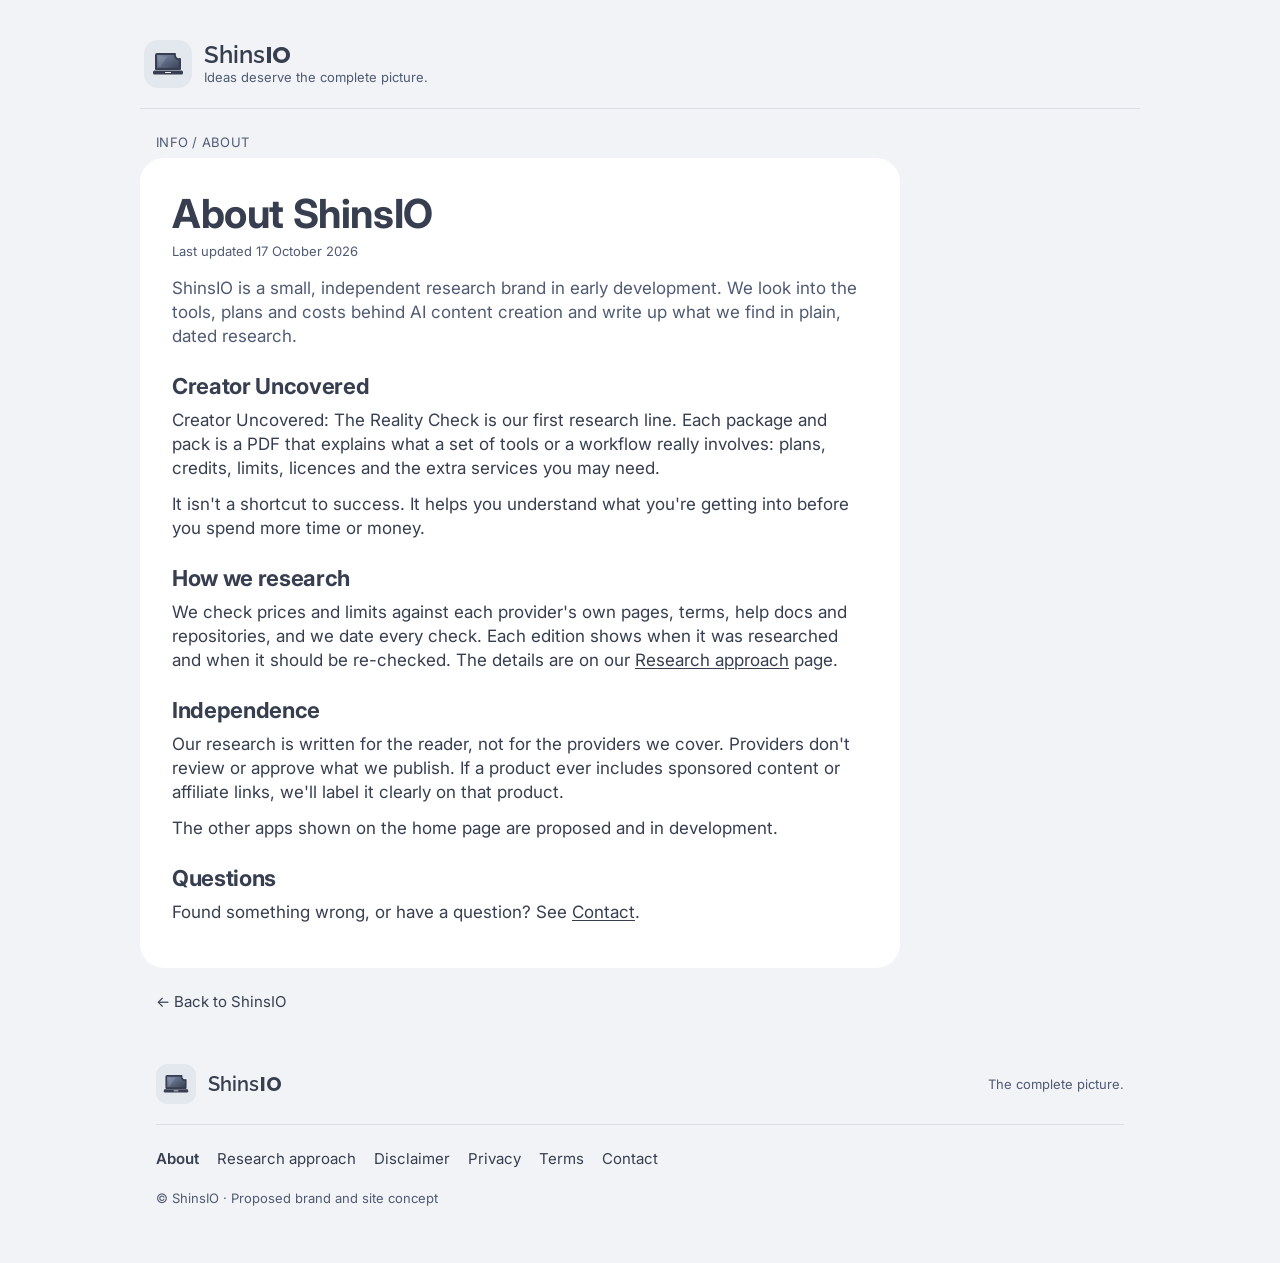
==== about.html @ d70ac98f "Add footer-only info pages (About, Research approach, Disclaimer, Privacy, Terms, Contact) - Six qui" ====
<!doctype html>
<html lang="en">
<head>
<meta charset="utf-8">
<meta name="viewport" content="width=device-width, initial-scale=1, viewport-fit=cover">
<title>About · ShinsIO</title>
<meta name="description" content="Who ShinsIO is, what Creator Uncovered: The Reality Check is, and how we research.">
<meta name="theme-color" content="#F1F3F6">
<link rel="preconnect" href="https://fonts.googleapis.com">
<link rel="preconnect" href="https://fonts.gstatic.com" crossorigin>
<link href="https://fonts.googleapis.com/css2?family=Inter:wght@400;500;600;700&family=Poppins:wght@700&family=Raleway:wght@600&display=swap" rel="stylesheet">
<link rel="stylesheet" href="styles.css?v=8">
<link rel="icon" href="data:image/svg+xml,%3Csvg xmlns='http://www.w3.org/2000/svg' viewBox='0 0 64 48'%3E%3Cdefs%3E%3ClinearGradient id='g' x1='0' y1='0' x2='1' y2='1'%3E%3Cstop offset='0' stop-color='%23A78BFA'/%3E%3Cstop offset='1' stop-color='%237C3AED'/%3E%3C/linearGradient%3E%3C/defs%3E%3Cpath d='M10 4h36a8 8 0 0 0 10 10v20H8V6a2 2 0 0 1 2-2z' fill='url(%23g)' stroke='%231F1F1F' stroke-width='4' stroke-linejoin='round'/%3E%3Crect x='2' y='37' width='60' height='8' rx='3' fill='%231F1F1F'/%3E%3Crect x='26' y='40' width='12' height='2' rx='1' fill='%23F7F6F3'/%3E%3C/svg%3E">
</head>
<body>
<svg width="0" height="0" style="position:absolute" aria-hidden="true">
  <defs>
    <linearGradient id="screenGrad" x1="0" y1="0" x2="1" y2="1">
      <stop offset="0" stop-color="#8090B0"/><stop offset="1" stop-color="#373E4F"/>
    </linearGradient>
    <symbol id="logo-laptop" viewBox="0 0 64 48">
      <!-- screen with concave bite at upper-right -->
      <path d="M10 4h36a8 8 0 0 0 10 10v20H8V6a2 2 0 0 1 2-2z" fill="url(#screenGrad)" stroke="#373E4F" stroke-width="4" stroke-linejoin="round"/>
      <path d="M13 9l18 0-14 20h-4z" fill="#fff" opacity=".12"/>
      <rect x="2" y="37" width="60" height="8" rx="3" fill="#373E4F"/>
      <rect x="26" y="40" width="12" height="2" rx="1" fill="#F1F3F6"/>
    </symbol>
  </defs>
</svg>

<div class="page">
  <header class="site-header">
    <a class="brand" href="index.html" aria-label="ShinsIO home">
      <span class="brand-tile"><svg class="laptop" viewBox="0 0 64 48" aria-hidden="true"><use href="#logo-laptop"/></svg></span>
      <span class="brand-text">
        <span class="wordmark"><span class="wm-shins">Shins</span><span class="wm-io">IO</span></span>
        <span class="tagline">Ideas deserve the complete picture.</span>
      </span>
    </a>
  </header>

  <main id="top">
    <section class="section" aria-labelledby="doc-h">
      <p class="eyebrow">Info / About</p>
      <article class="card doc">
        <h1 id="doc-h">About ShinsIO</h1>
        <p class="fine">Last updated 17 October 2026</p>
        <p class="lede">ShinsIO is a small, independent research brand in early development. We look into the tools, plans and costs behind AI content creation and write up what we find in plain, dated research.</p>
        <h2>Creator Uncovered</h2>
        <p>Creator Uncovered: The Reality Check is our first research line. Each package and pack is a PDF that explains what a set of tools or a workflow really involves: plans, credits, limits, licences and the extra services you may need.</p>
        <p>It isn't a shortcut to success. It helps you understand what you're getting into before you spend more time or money.</p>
        <h2>How we research</h2>
        <p>We check prices and limits against each provider's own pages, terms, help docs and repositories, and we date every check. Each edition shows when it was researched and when it should be re-checked. The details are on our <a href="research.html">Research approach</a> page.</p>
        <h2>Independence</h2>
        <p>Our research is written for the reader, not for the providers we cover. Providers don't review or approve what we publish. If a product ever includes sponsored content or affiliate links, we'll label it clearly on that product.</p>
        <p>The other apps shown on the home page are proposed and in development.</p>
        <h2>Questions</h2>
        <p>Found something wrong, or have a question? See <a href="contact.html">Contact</a>.</p>
      </article>
      <p class="doc-back"><a href="index.html">← Back to ShinsIO</a></p>
    </section>
  </main>

  <footer class="site-footer" id="footer">
    <div class="foot-top">
      <span class="brand small"><span class="brand-tile"><svg class="laptop" viewBox="0 0 64 48" aria-hidden="true"><use href="#logo-laptop"/></svg></span>
        <span class="wordmark"><span class="wm-shins">Shins</span><span class="wm-io">IO</span></span></span>
      <span class="foot-tag">The complete picture.</span>
    </div>
    <nav class="foot-links" aria-label="Footer">
      <a href="about.html" aria-current="page">About</a><a href="research.html">Research approach</a><a href="disclaimer.html">Disclaimer</a><a href="privacy.html">Privacy</a><a href="terms.html">Terms</a><a href="contact.html">Contact</a>
    </nav>
    <p class="copy">© ShinsIO · Proposed brand and site concept</p>
  </footer>
</div>
</body>
</html>
---- styles.css ----
/* ShinsIO design tokens — see DESIGN.md */
:root{
  /* Colour — palette D "Blue-Grey + Violet-Grey" (legacy token names kept; values per DESIGN.md) */
  --offwhite:#F1F3F6; --charcoal:#373E4F; --purple:#535E7A; --purple-dk:#373E4F;
  --white:#FFFFFF; --slate:#505A72; --line:#D9DEE7; --hairline:#D9DEE7;
  --text-2:#505A72; --text-3:#505A72; --chev:#AEB5C4; --control:#AEB5C4; --chip:#E3E7EE; --pill:#E0DDEA; --placeholder:#DCE1EA;
  --lav:#E3E7EE; --lav-2:#E3E7EE; --blue:#DDD9E6; --blue-dk:#373E4F; --green:#E8ECF2; --green-dk:#373E4F;
  --mist:#ECEEF2; --peach:#E7E4EE; --rose:#F2EBED;
  --media:rgba(255,255,255,.55); --media-plain:var(--placeholder);
  /* Type scale (iOS-inspired steps) */
  --font:'Inter',system-ui,-apple-system,'Segoe UI',Roboto,sans-serif;
  --t-large:700 34px/41px var(--font);
  --t-large-d:700 40px/48px var(--font);
  --t-title1:700 28px/34px var(--font);
  --t-title1-d:700 32px/38px var(--font);
  --t-title2:700 22px/28px var(--font);
  --t-title3:600 20px/25px var(--font);
  --t-head:600 17px/22px var(--font);
  --t-body:400 17px/24px var(--font);
  --t-sub:400 15px/20px var(--font);
  --t-foot:400 13px/18px var(--font);
  --t-cap:600 12px/16px var(--font);
  /* Spacing */
  --s-1:4px; --s-2:8px; --s-3:12px; --s-4:16px; --s-5:20px; --s-6:24px; --s-8:32px;
  --gutter:16px; --group-gap:35px; --eyebrow-gap:7px; --card-pad:20px;
  /* Radii */
  --r-card:24px; --r-group:20px; --r-inner:12px; --r-icon:7px; --r-pill:999px;
  /* Touch */
  --touch:44px; --btn-h:50px;
}
*{box-sizing:border-box}
html{scroll-behavior:smooth}
body{margin:0;background:var(--offwhite);color:var(--charcoal);font:var(--t-body);-webkit-font-smoothing:antialiased}
h1,h2,h3{margin:0;letter-spacing:-.015em}
p{margin:0 0 var(--s-3)}
a{color:inherit}
.sr-only{position:absolute;width:1px;height:1px;overflow:hidden;clip:rect(0 0 0 0);white-space:nowrap}
.ico{width:22px;height:22px;flex:none;fill:none;stroke:currentColor;stroke-width:1.8;stroke-linecap:round;stroke-linejoin:round}

.page{max-width:560px;margin:0 auto;padding:12px var(--gutter) 40px}

/* Header */
.site-header{position:relative;display:flex;align-items:center;justify-content:space-between;gap:12px;padding:14px 4px 16px;border-bottom:1px solid var(--line);margin-bottom:8px}
.brand{display:flex;align-items:center;gap:12px;text-decoration:none}
.brand-tile{width:48px;height:48px;border-radius:14px;background:var(--lav);display:grid;place-items:center;flex:none}
.laptop{width:32px;height:24px}
.brand-text{display:flex;flex-direction:column}
.wordmark{font-size:24px;line-height:1.1;color:var(--charcoal)}
.wm-shins{font-family:'Raleway',sans-serif;font-weight:600}
.wm-io{font-family:'Poppins',sans-serif;font-weight:700;margin-left:.5px;font-size:.96em}
.tagline{font:var(--t-foot);color:var(--text-2)}
.btn:focus-visible,.chip:focus-visible,a:focus-visible{outline:3px solid var(--purple);outline-offset:2px}
/* Tutorials nav — frozen; do not restyle (see DESIGN.md) */
.tab-nav{display:grid;grid-template-columns:repeat(4,1fr);background:transparent;border:0;box-shadow:none;margin:0 0 8px}
.tab{display:flex;align-items:center;justify-content:center;min-height:44px;font-size:15px;font-weight:500;color:var(--charcoal)}
.tab+.tab{border-left:1px solid rgba(55,62,79,.10)}

/* Section = plain group: label + one surface */
.section{background:none;border:0;padding:0;margin-top:var(--group-gap)}
main > .section:first-child{margin-top:24px}
.eyebrow{font:var(--t-foot);text-transform:uppercase;letter-spacing:.02em;color:var(--text-3);margin:0 var(--s-4) var(--eyebrow-gap)}
.card{border-radius:var(--r-card);padding:var(--card-pad)}
.card.plain{padding:0 4px}
.tint-lavender{background:var(--lav)}
.tint-blue{background:var(--blue)}
.tint-green{background:var(--green);color:var(--green-dk)}
.tint-mist{background:var(--mist)}
h1{font:var(--t-large);letter-spacing:-.01em;margin-bottom:var(--s-3)}
h2{font:var(--t-title1);margin-bottom:var(--s-3)}
.card p{font:var(--t-body);color:var(--charcoal)}
.tint-green p{color:var(--charcoal)}
.card .kicker{font:var(--t-foot);font-weight:600;text-transform:uppercase;letter-spacing:.03em;color:var(--purple-dk);margin-bottom:var(--s-3)}
.card .muted{font:var(--t-sub);color:var(--text-2)}
hr{border:0;height:1px;background:var(--hairline);transform:scaleY(.5);margin:var(--s-4) 0}

/* Pill button (single primary shape) */
.btn{display:flex;justify-content:center;align-items:center;width:100%;min-height:var(--btn-h);padding:0 var(--s-6);border:0;border-radius:var(--r-pill);font:600 17px/22px var(--font);text-decoration:none;cursor:pointer;transition:transform .1s,filter .2s}
.btn:active{transform:scale(.985)}
.btn:hover{filter:brightness(1.08)}
.btn-purple{background:var(--purple-dk);color:#fff;margin-top:var(--s-2)}
.btn-dark{background:var(--charcoal);color:#fff;margin-top:var(--s-4)}

/* 02 tiles, note, badge */
.tiles{display:grid;grid-template-columns:1fr 1fr;gap:10px;margin-top:var(--s-1)}
.tile{background:var(--white);border-radius:var(--r-inner);padding:14px}
.tile .ico{color:var(--blue-dk);width:20px;height:20px;margin-bottom:6px}
.tile h3{font:var(--t-head);margin-bottom:var(--s-1)}
.card .tile p{font:var(--t-sub);margin:0}
.note{display:flex;gap:10px}
.note .ico{color:var(--blue-dk);margin-top:2px}
.note h3{font:var(--t-title3);margin-bottom:var(--s-2)}
.card .note p{font:var(--t-sub)}
.card .badge{display:inline-flex;align-items:center;text-transform:none;font:600 13px/18px var(--font);padding:6px 12px;border-radius:var(--r-pill);background:var(--pill);color:var(--charcoal);margin:var(--s-1) 0 0}

/* 03 feature list + trust */
.feature-list{list-style:none;padding:0;margin:var(--s-2) 0 var(--s-3)}
.feature-list li{display:flex;gap:14px;margin-bottom:var(--s-3)}
.feature-list .ico{margin-top:0}
.feature-list h3{font:var(--t-head);margin-bottom:2px}
.card .feature-list p{font:var(--t-sub);margin:0}
.card .trust{background:rgba(255,255,255,.55);border-radius:var(--r-inner);padding:14px 16px;margin:0;font-weight:500}

/* 04 package selection cards */
fieldset{border:0;margin:0;padding:0}
.packages{display:grid;gap:var(--s-3);margin-top:var(--s-1)}
.pkg{position:relative;display:block;cursor:pointer}
.pkg input{position:absolute;opacity:0;inset:0;cursor:pointer}
.pkg-body{display:flex;flex-direction:column;background:var(--white);border:0;border-radius:var(--r-group);padding:18px 16px;transition:box-shadow .2s}
.pkg input:checked + .pkg-body{box-shadow:inset 0 0 0 2px var(--purple-dk)}
.pkg input:focus-visible + .pkg-body{outline:3px solid var(--purple);outline-offset:2px}
.radio{width:18px;height:18px;border-radius:50%;border:2px solid var(--control);flex:none;display:grid;place-items:center}
.pkg input:checked + .pkg-body .radio{border-color:var(--purple-dk)}
.pkg input:checked + .pkg-body .radio::after{content:"";width:8px;height:8px;border-radius:50%;background:var(--purple-dk)}
.pkg-title{display:block;font:var(--t-title2)}
.pkg-aud{display:block;font:var(--t-sub);font-weight:500;color:var(--text-2);margin-top:var(--s-1)}
.pkg-desc{display:block;font:var(--t-sub);color:var(--charcoal);margin:var(--s-2) 0}
.pkg-foot{display:flex;align-items:center;gap:10px;margin-top:auto;padding-top:var(--s-3);border-top:1px solid var(--line);font:var(--t-foot);color:var(--text-2)}
.pkg-code{flex:1}
.price{font:var(--t-sub);font-weight:500;color:var(--text-2)}
.depth{display:flex;align-items:center;gap:6px;font:var(--t-foot);color:var(--text-2)}
.pkg .depth{margin-bottom:var(--s-3)}
.depth i{width:10px;height:10px;border-radius:50%;background:var(--placeholder)}
.depth i.on{background:var(--purple-dk)}
.depth i:last-of-type{margin-right:6px}
.h-sub{font:var(--t-title2);margin-bottom:var(--s-2)}

/* Grouped list: research packs */
.packs{background:var(--white);border-radius:var(--r-group);overflow:hidden;margin-top:var(--s-1)}
.pack{display:grid;grid-template-columns:24px 1fr auto;column-gap:15px;align-items:start;padding:14px 16px;cursor:pointer;position:relative}
.pack+.pack::before{content:"";position:absolute;top:0;left:55px;right:0;height:1px;background:var(--hairline);transform:scaleY(.5)}
.pack input{position:absolute;opacity:0;width:1px;height:1px}
.check{width:24px;height:24px;border-radius:50%;border:1.5px solid var(--control);grid-row:1;display:grid;place-items:center;transition:.15s}
.pack input:checked + .check{background:var(--charcoal);border-color:var(--charcoal)}
.pack input:checked + .check::after{content:"";width:6px;height:11px;border:solid #fff;border-width:0 2px 2px 0;transform:translateY(-1px) rotate(45deg)}
.pack input:focus-visible + .check{outline:3px solid var(--purple);outline-offset:2px}
.pack-text{display:contents}
.pack-title{display:block;font:var(--t-head);grid-column:2;grid-row:1;align-self:center}
.pack-desc{display:block;font:var(--t-sub);color:var(--text-2);grid-column:2;grid-row:2;margin-top:2px}
.pack-price{font:var(--t-sub);color:var(--text-2);grid-column:3;grid-row:1/3;align-self:center}

/* Summary group */
.summary{background:var(--lav);border-radius:var(--r-group);padding:18px 16px;margin-top:var(--s-6)}
.summary .row{display:flex;justify-content:space-between;align-items:baseline;font:var(--t-body);margin-bottom:var(--s-2)}
.summary hr{margin:var(--s-3) 0}
.summary .total span{font:var(--t-title2)}
.summary .total strong{font:var(--t-title1);color:var(--purple-dk)}
.card .fine{font:var(--t-foot);color:var(--text-2);margin:6px 0 0}
.center{text-align:center}
.card .flash{color:var(--purple-dk);font-weight:600}

/* 05 chips + app card */
.chips{display:flex;flex-wrap:wrap;gap:var(--s-2);margin:var(--s-1) 0 var(--s-4)}
.chip{border:0;background:var(--chip);color:var(--charcoal);border-radius:var(--r-pill);padding:0 var(--s-4);font:500 15px/20px var(--font);cursor:pointer;min-height:var(--touch)}
.chip[aria-selected="true"]{background:var(--lav-2);color:var(--purple-dk)}
.app-card{background:var(--lav-2);border-radius:var(--r-group);padding:18px 16px;transition:background .25s}
.app-card[data-hue="blue"]{background:var(--blue)}.app-card[data-hue="green"]{background:var(--green)}
.app-card[data-hue="peach"]{background:var(--peach)}.app-card[data-hue="rose"]{background:var(--rose)}
.app-card h3{font:var(--t-title2);margin-bottom:var(--s-1)}
.card .app-tag{color:var(--purple-dk);font-weight:600;margin-bottom:var(--s-1)}
.card .app-card p{font:var(--t-sub);margin-bottom:var(--s-3)}
.status{display:inline-flex;align-items:center;min-height:24px;font:var(--t-cap);background:rgba(255,255,255,.7);border-radius:var(--r-pill);padding:0 10px;color:var(--text-2)}

/* 06 grouped link list (settings-row anatomy) */
.link-list{list-style:none;padding:0;margin:var(--s-2) 0 0;background:var(--white);border:0;border-radius:var(--r-group);overflow:hidden}
.link-list a{display:flex;align-items:center;gap:15px;min-height:60px;padding:12px 16px;position:relative;text-decoration:none}
.link-list li+li a::before{content:"";position:absolute;top:0;left:60px;right:0;height:1px;background:var(--hairline);transform:scaleY(.5)}
.row-tile{width:29px;height:29px;border-radius:var(--r-icon);background:var(--lav);color:var(--purple-dk);display:grid;place-items:center;flex:none}
.row-tile .ico{width:18px;height:18px}
.row-text{flex:1;min-width:0}
.link-list strong{display:block;font:var(--t-head)}
.link-list small{display:block;font:var(--t-sub);color:var(--text-2)}
.chev{flex:none;width:8px;height:13px;color:var(--chev)}

/* Footer */
.site-footer{padding:40px var(--s-4) 0}
.foot-top{display:flex;justify-content:space-between;align-items:center;padding-bottom:var(--s-5);border-bottom:1px solid var(--line)}
.brand.small .brand-tile{width:40px;height:40px;border-radius:12px}
.brand.small .laptop{width:26px;height:20px}
.brand.small .wordmark{font-size:20px}
.foot-tag{font:var(--t-foot);color:var(--text-2)}
.foot-links{display:flex;flex-wrap:wrap;gap:0 18px;padding:var(--s-3) 0 var(--s-2)}
.foot-links a{display:inline-flex;align-items:center;min-height:var(--touch);text-decoration:none;font:var(--t-sub)}
.copy{font:var(--t-foot);color:var(--text-2);margin:0}

/* Secondary info pages (footer-linked): one white surface, reading width — see DESIGN.md */
.doc{background:var(--white);max-width:760px}
.doc h1{margin-bottom:var(--s-1)}
.doc h2{font:var(--t-title2);margin:var(--s-6) 0 var(--s-2)}
.card.doc .fine{margin:0 0 var(--s-4)}
.card.doc .lede{color:var(--text-2)}
.doc ul{margin:0 0 var(--s-3);padding-left:var(--s-5)}
.doc li{margin-bottom:var(--s-2)}
.doc a{text-underline-offset:2px}
.doc .tbc{background:var(--lav);border-radius:var(--r-inner);padding:14px 16px;margin:0 0 var(--s-3)}
.card.doc .tbc p{margin:var(--s-1) 0 0}
.card.doc .tbc p:first-child{margin-top:0}
.labels{margin:0 0 var(--s-3)}
.labels div{position:relative;padding:var(--s-3) 0}
.labels div+div::before{content:"";position:absolute;top:0;left:0;right:0;height:1px;background:var(--hairline);transform:scaleY(.5)}
.labels dt{font:var(--t-head)}
.labels dd{margin:2px 0 0;font:var(--t-sub);color:var(--text-2)}
.doc-back{margin:var(--s-3) var(--s-4) 0}
.doc-back a{display:inline-flex;align-items:center;min-height:var(--touch);font:var(--t-sub);text-decoration:none}
.foot-links a[aria-current="page"]{font-weight:600}

/* Image placeholders: hidden below 960px */
.media{display:none}
.media-glyph{width:28px;height:28px;fill:none;stroke:currentColor;stroke-width:1.5;stroke-linecap:round;stroke-linejoin:round;opacity:.35}

/* Tablet ≥760 */
@media (min-width:760px){
  .page{max-width:860px;padding:20px 32px 56px}
  .site-header{padding:20px 4px}
  :root{--card-pad:32px}
  h1{font:var(--t-large-d)}
  h2{font:var(--t-title1-d)}
  #hook .btn{width:auto;display:inline-flex;padding:0 36px}
  .tiles{grid-template-columns:repeat(4,1fr)}
  .packages{grid-template-columns:1fr 1fr}
  .pkg-body{height:100%}
  .packs{display:grid;grid-template-columns:1fr 1fr}
  .packs .pack:nth-child(3)::before{display:none}  /* legend is child 1; first row in col 2 */
  #research .btn-dark{max-width:360px;margin-left:auto;margin-right:auto}
}

/* Desktop ≥960: two-column cards with placeholders, page cap 1000 */
@media (min-width:960px){
  .page{max-width:1064px}
  .media{display:grid;place-items:center;border-radius:var(--r-inner);background:var(--media);color:var(--charcoal);width:100%}
  .media-1x1{aspect-ratio:1/1}.media-4x3{aspect-ratio:4/3}.media-16x9{aspect-ratio:16/9}
  .card.plain .media{background:var(--media-plain)}
  .card.has-media{display:grid;grid-template-columns:1fr 1fr;column-gap:var(--s-8);align-items:center}
  .card.has-media > .card-text{grid-column:1;grid-row:1}
  .card.has-media > .media{grid-column:2;grid-row:1}
  .card.has-media.flip > .card-text{grid-column:2}
  .card.has-media.flip > .media{grid-column:1}
  .card.has-media > .card-full{grid-column:1/-1;grid-row:2}
  .card-text > :last-child{margin-bottom:0}
  /* Approved illustrations (desktop only; .media stays hidden below 960) */
  .media:has(> .media-img){overflow:hidden}
  .media-img{display:block;width:100%;height:100%;object-fit:cover;object-position:center}
  #reality .tiles{grid-template-columns:1fr 1fr}
  #solution .card-full{margin-top:var(--s-3)}
  #supporting .card.has-media{column-gap:var(--s-8)}
  #supporting .card-full{margin-top:var(--s-6)}
  #supporting .media{max-width:420px;justify-self:end}
  /* 05: placeholder takes the app hue, phone crop inside */
  #family .media{position:relative;transition:background .25s;background:var(--lav-2)}
  #family:has(.app-card[data-hue="blue"]) .media{background:var(--blue)}
  #family:has(.app-card[data-hue="green"]) .media{background:var(--green)}
  #family:has(.app-card[data-hue="peach"]) .media{background:var(--peach)}
  #family:has(.app-card[data-hue="rose"]) .media{background:var(--rose)}
  .media-phone{position:absolute;height:78%;aspect-ratio:9/16;border-radius:var(--r-card);background:rgba(255,255,255,.55)}
  #family .media-glyph{position:relative;z-index:1}
  .media-phone:has(> .media-img){overflow:hidden;height:92%}
  /* 04: thumbnails + sticky summary column */
  .research-grid{display:grid;grid-template-columns:1.4fr 1fr;column-gap:var(--s-8);align-items:start}
  .research-aside{position:sticky;top:var(--s-6)}
  .research-aside .summary{margin-top:0}
  #research .btn-dark{max-width:none}
  .packs{grid-template-columns:1fr}  /* narrow main column: one column reads better */
  .packs .pack:nth-child(3)::before{display:block}
  .media-thumb{margin-bottom:var(--s-3);background:var(--lav)}
  .pkg .media-thumb .media-glyph{width:22px;height:22px}
}
@media (prefers-reduced-motion:reduce){*{transition:none!important;scroll-behavior:auto!important}}
@supports (corner-shape:squircle){.card,.link-list,.packs,.summary{corner-shape:squircle}}
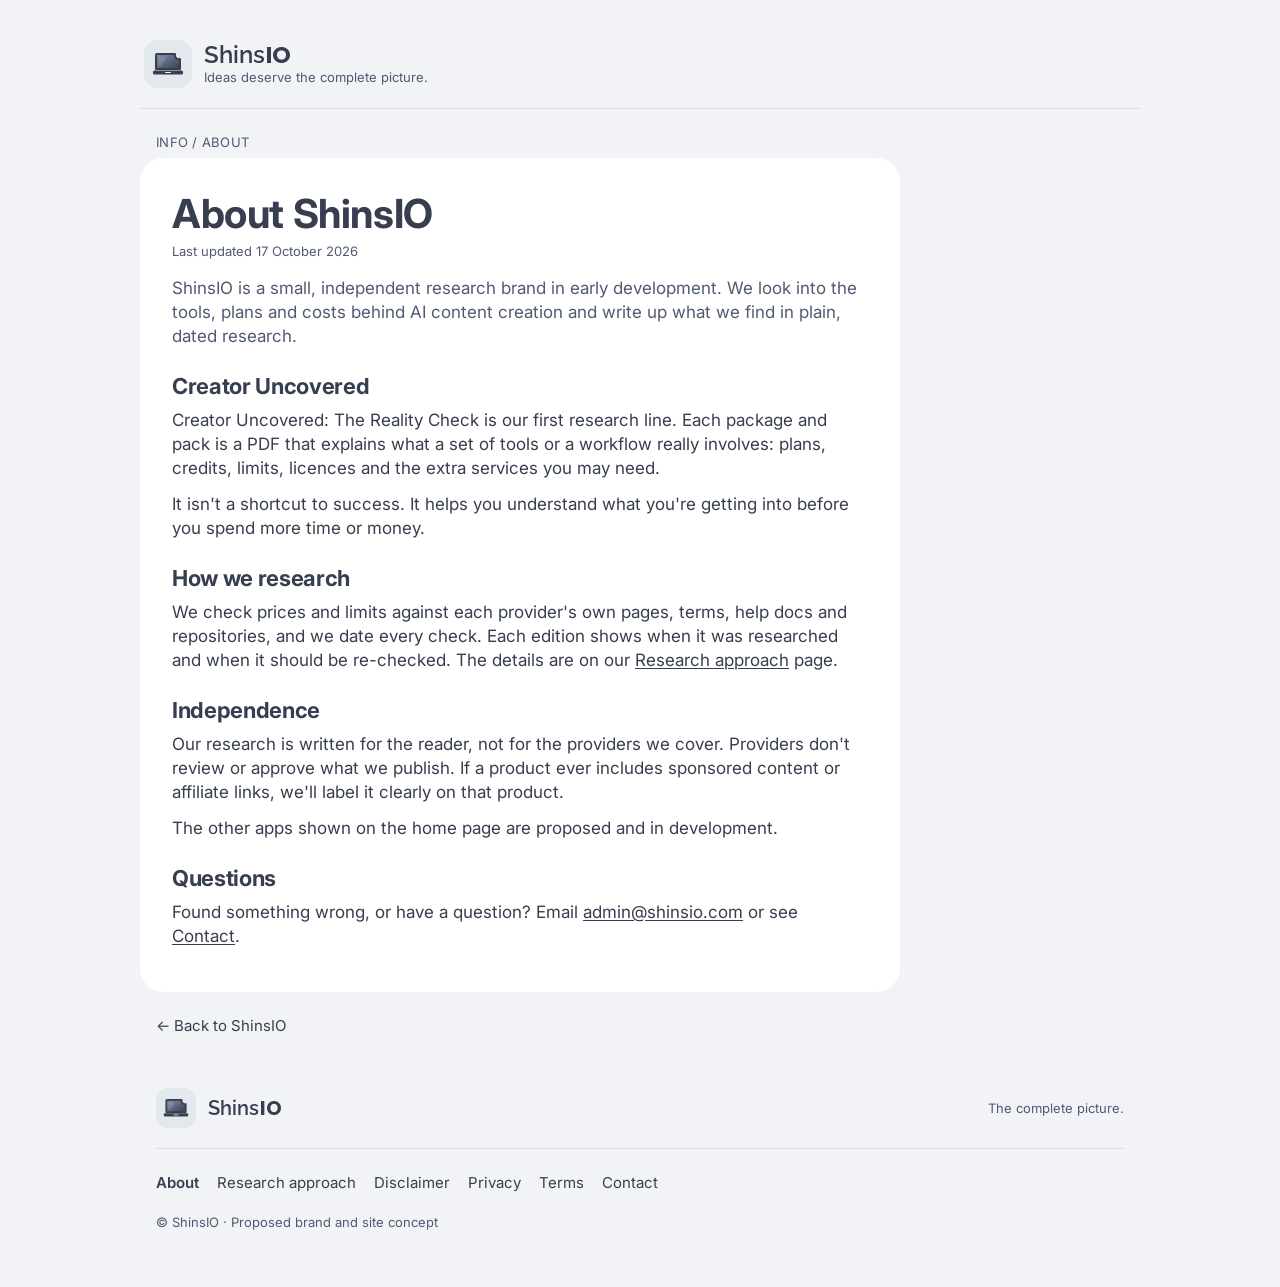
==== commit 7df10717: "Use confirmed contact address admin@shinsio.com (mailto links); remove contact placeholders; drop un" ====
--- a/about.html
+++ b/about.html
@@ -9,7 +9,7 @@
 <link rel="preconnect" href="https://fonts.googleapis.com">
 <link rel="preconnect" href="https://fonts.gstatic.com" crossorigin>
 <link href="https://fonts.googleapis.com/css2?family=Inter:wght@400;500;600;700&family=Poppins:wght@700&family=Raleway:wght@600&display=swap" rel="stylesheet">
-<link rel="stylesheet" href="styles.css?v=8">
+<link rel="stylesheet" href="styles.css?v=9">
 <link rel="icon" href="data:image/svg+xml,%3Csvg xmlns='http://www.w3.org/2000/svg' viewBox='0 0 64 48'%3E%3Cdefs%3E%3ClinearGradient id='g' x1='0' y1='0' x2='1' y2='1'%3E%3Cstop offset='0' stop-color='%23A78BFA'/%3E%3Cstop offset='1' stop-color='%237C3AED'/%3E%3C/linearGradient%3E%3C/defs%3E%3Cpath d='M10 4h36a8 8 0 0 0 10 10v20H8V6a2 2 0 0 1 2-2z' fill='url(%23g)' stroke='%231F1F1F' stroke-width='4' stroke-linejoin='round'/%3E%3Crect x='2' y='37' width='60' height='8' rx='3' fill='%231F1F1F'/%3E%3Crect x='26' y='40' width='12' height='2' rx='1' fill='%23F7F6F3'/%3E%3C/svg%3E">
 </head>
 <body>
@@ -55,7 +55,7 @@
         <p>Our research is written for the reader, not for the providers we cover. Providers don't review or approve what we publish. If a product ever includes sponsored content or affiliate links, we'll label it clearly on that product.</p>
         <p>The other apps shown on the home page are proposed and in development.</p>
         <h2>Questions</h2>
-        <p>Found something wrong, or have a question? See <a href="contact.html">Contact</a>.</p>
+        <p>Found something wrong, or have a question? Email <a href="mailto:admin@shinsio.com">admin@shinsio.com</a> or see <a href="contact.html">Contact</a>.</p>
       </article>
       <p class="doc-back"><a href="index.html">← Back to ShinsIO</a></p>
     </section>
--- a/styles.css
+++ b/styles.css
@@ -191,9 +191,6 @@
 .doc ul{margin:0 0 var(--s-3);padding-left:var(--s-5)}
 .doc li{margin-bottom:var(--s-2)}
 .doc a{text-underline-offset:2px}
-.doc .tbc{background:var(--lav);border-radius:var(--r-inner);padding:14px 16px;margin:0 0 var(--s-3)}
-.card.doc .tbc p{margin:var(--s-1) 0 0}
-.card.doc .tbc p:first-child{margin-top:0}
 .labels{margin:0 0 var(--s-3)}
 .labels div{position:relative;padding:var(--s-3) 0}
 .labels div+div::before{content:"";position:absolute;top:0;left:0;right:0;height:1px;background:var(--hairline);transform:scaleY(.5)}
